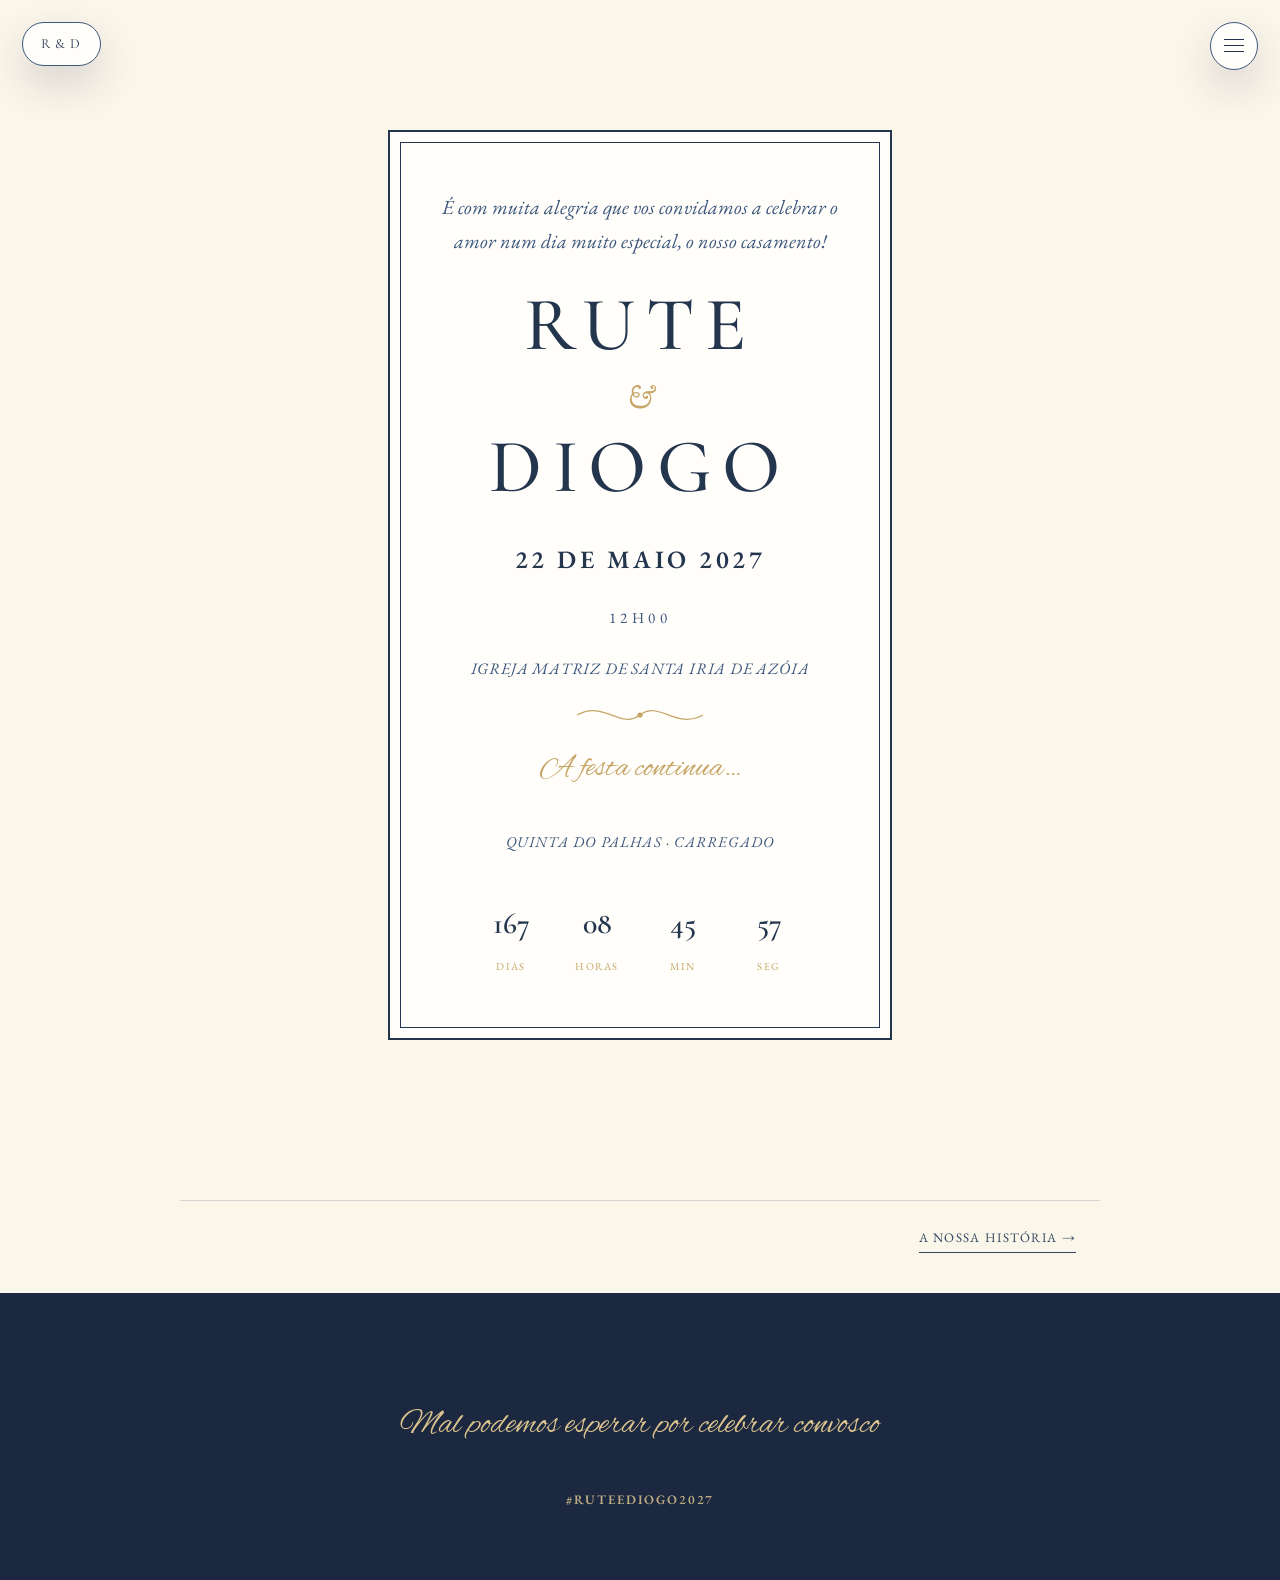
==== casament-site/index.html @ b2396b19 "Add files via upload" ====
<!DOCTYPE html>
<html lang="pt-PT">
<head>
<meta charset="UTF-8">
<meta name="viewport" content="width=device-width, initial-scale=1.0">
<title>Rute &amp; Diogo — 22 de Maio de 2027</title>
<link rel="preconnect" href="https://fonts.googleapis.com">
<link rel="preconnect" href="https://fonts.gstatic.com" crossorigin>
<link href="https://fonts.googleapis.com/css2?family=Cormorant+Garamond:ital,wght@0,400;0,500;0,600;1,400;1,500&family=EB+Garamond:ital,wght@0,400;0,500;1,400&family=Alex+Brush&display=swap" rel="stylesheet">
<link rel="stylesheet" href="styles.css">
</head>
<body>

<a href="index.html" class="brand-chip">R &amp; D</a>
<button class="menu-btn" id="menuBtn" aria-label="Abrir menu">
  <span class="bars"><span></span><span></span><span></span></span>
</button>

<nav class="nav-overlay">
  <div>
    <ul>
      <li><a href="index.html" class="nav-link active">Início</a></li>
      <li><a href="historia.html" class="nav-link">Nossa História</a></li>
      <li><a href="detalhes.html" class="nav-link">O Grande Dia</a></li>
      <li><a href="rsvp.html" class="nav-link">RSVP</a></li>
      <li><a href="presentes.html" class="nav-link">Presentes</a></li>
    </ul>
    <p class="nav-foot">22 · 05 · 2027</p>
  </div>
</nav>

<section class="hero-page">
  <div class="invite hero-frame-in">
    <p class="intro hero-item" style="animation-delay:0.35s;">É com muita alegria que vos convidamos a celebrar o amor num dia muito especial, o nosso casamento!</p>

    <h1 class="hero-item" style="animation-delay:0.5s;">Rute</h1>
    <span class="amp hero-item" style="animation-delay:0.6s;">&amp;</span>
    <h1 class="hero-item" style="animation-delay:0.7s;">Diogo</h1>

    <p class="date-line hero-item" style="animation-delay:0.85s;">22 de maio 2027</p>
    <p class="time-line hero-item" style="animation-delay:0.95s;">12h00</p>
    <p class="church-line hero-item" style="animation-delay:1.05s;">Igreja Matriz de Santa Iria de Azóia</p>

    <svg class="ornament hero-item" style="animation-delay:1.15s; margin-bottom:0;" viewBox="0 0 130 34" xmlns="http://www.w3.org/2000/svg" aria-hidden="true">
      <path d="M2 17 C 30 2, 45 32, 65 17 C 85 2, 100 32, 128 17"/>
      <circle cx="65" cy="17" r="2.6" fill="#C6A567" stroke="none"/>
    </svg>

    <p class="script reception-script hero-item" style="animation-delay:1.25s;">A festa continua&hellip;</p>
    <p class="reception-place hero-item" style="animation-delay:1.35s;">Quinta do Palhas &middot; Carregado</p>

    <div class="countdown hero-item" style="animation-delay:1.45s;">
      <div class="box"><span class="num" id="cd-dias">00</span><span class="label">dias</span></div>
      <div class="box"><span class="num" id="cd-horas">00</span><span class="label">horas</span></div>
      <div class="box"><span class="num" id="cd-min">00</span><span class="label">min</span></div>
      <div class="box"><span class="num" id="cd-seg">00</span><span class="label">seg</span></div>
    </div>
  </div>
</section>

<nav class="page-nav">
  <span></span>
  <a href="historia.html">A nossa história →</a>
</nav>

<footer>
  <p class="script">Mal podemos esperar por celebrar convosco</p>
  <p class="hashtag">#RuteEDiogo2027</p>
</footer>

<script src="script.js"></script>
</body>
</html>
---- casament-site/styles.css ----
/* ============================================================
   Rute & Diogo — 22 de Maio de 2027
   Folha de estilos partilhada por todas as páginas do site.
   ============================================================ */

:root{
  --cream: #FBF6EA;
  --panel: #FFFEFA;
  --navy: #3C567C;
  --navy-deep: #24354E;
  --navy-darker: #1B2840;
  --gold: #C6A567;
  --gold-soft: #DCC48F;
  --ink: #33475F;
  --on-dark: #F3ECDA;
  --shadow: 0 18px 40px rgba(27,40,64,0.16);
}

*{ box-sizing: border-box; }
html{ scroll-behavior: smooth; }
body{
  margin:0;
  background: var(--cream);
  color: var(--ink);
  font-family:'EB Garamond', serif;
  font-size: 18px;
  line-height: 1.7;
}
body.menu-open{ overflow: hidden; }
body.theme-dark{ background: var(--navy-deep); color: var(--on-dark); }
body.theme-panel{ background: var(--panel); }

@media (prefers-reduced-motion: reduce){
  html{ scroll-behavior: auto; }
  *{ animation: none !important; transition: none !important; }
  .reveal{ opacity:1 !important; transform:none !important; }
}

.display{ font-family:'Cormorant Garamond', serif; }
.script{ font-family:'Alex Brush', cursive; color: var(--gold); }
a{ color: inherit; }
img{ max-width:100%; display:block; }

/* ---------- reveal ao fazer scroll ---------- */
.reveal{ opacity:0; transform: translateY(34px); transition: opacity 0.9s ease, transform 0.9s ease; }
.reveal.in-view{ opacity:1; transform: translateY(0); }
.reveal.d1{ transition-delay: 0.08s; }
.reveal.d2{ transition-delay: 0.18s; }
.reveal.d3{ transition-delay: 0.28s; }

/* ---------- ornamento ---------- */
.ornament{ width: 130px; height: 34px; margin: 0 auto 50px; opacity: 0.85; display:block; }
.ornament path{ stroke: var(--gold); fill:none; stroke-width: 1.2; }
body.theme-dark .ornament path{ stroke: var(--gold-soft); }

/* ---------- monograma + hamburguer fixos ---------- */
.brand-chip, .menu-btn{
  position: fixed; top: 22px; z-index: 60;
  background: var(--panel); border: 1px solid var(--navy);
  box-shadow: var(--shadow);
}
.brand-chip{
  left: 22px; padding: 9px 18px; border-radius: 999px;
  font-family:'Cormorant Garamond', serif; letter-spacing: 0.08em; font-size: 14px; color: var(--navy-deep);
  text-decoration:none;
}
.menu-btn{
  right: 22px; width: 48px; height: 48px; border-radius: 50%;
  display:flex; align-items:center; justify-content:center;
  cursor:pointer; border-width:1px; border-style:solid;
}
.menu-btn .bars{ position:relative; width: 20px; height: 14px; }
.menu-btn .bars span{
  position:absolute; left:0; width:100%; height: 1.4px; background: var(--navy-deep);
  transition: transform 0.35s ease, opacity 0.25s ease, top 0.35s ease;
}
.menu-btn .bars span:nth-child(1){ top: 0; }
.menu-btn .bars span:nth-child(2){ top: 6px; }
.menu-btn .bars span:nth-child(3){ top: 12px; }
body.menu-open .menu-btn .bars span:nth-child(1){ top:6px; transform: rotate(45deg); }
body.menu-open .menu-btn .bars span:nth-child(2){ opacity: 0; }
body.menu-open .menu-btn .bars span:nth-child(3){ top:6px; transform: rotate(-45deg); }

/* ---------- overlay de navegação ---------- */
.nav-overlay{
  position: fixed; inset: 0; z-index: 55;
  background: var(--navy-darker);
  display:flex; align-items:center; justify-content:center;
  opacity: 0; visibility: hidden; pointer-events:none;
  transition: opacity 0.5s ease;
}
body.menu-open .nav-overlay{ opacity:1; visibility:visible; pointer-events:auto; }
.nav-overlay ul{ list-style:none; margin:0; padding:0; text-align:center; }
.nav-overlay li{ opacity:0; transform: translateY(16px); transition: opacity 0.5s ease, transform 0.5s ease; }
body.menu-open .nav-overlay li{ opacity:1; transform:translateY(0); }
body.menu-open .nav-overlay li:nth-child(1){ transition-delay: 0.10s; }
body.menu-open .nav-overlay li:nth-child(2){ transition-delay: 0.18s; }
body.menu-open .nav-overlay li:nth-child(3){ transition-delay: 0.26s; }
body.menu-open .nav-overlay li:nth-child(4){ transition-delay: 0.34s; }
body.menu-open .nav-overlay li:nth-child(5){ transition-delay: 0.42s; }
.nav-overlay a{
  display:block; padding: 16px 0; text-decoration:none;
  font-family:'Cormorant Garamond', serif; font-weight:500;
  letter-spacing: 0.18em; text-transform: uppercase;
  font-size: clamp(22px, 4vw, 30px); color: var(--on-dark);
  transition: color 0.2s ease;
}
.nav-overlay a:hover{ color: var(--gold-soft); }
.nav-overlay a.active{ color: var(--gold-soft); }
.nav-overlay .nav-foot{
  margin-top: 30px; font-size: 13px; letter-spacing: 0.3em;
  color: var(--gold-soft); opacity:0; transition: opacity 0.6s ease 0.5s;
}
body.menu-open .nav-overlay .nav-foot{ opacity: 0.8; }

/* ---------- layout de página ---------- */
.page-wrap{ max-width: 920px; margin: 0 auto; padding: 150px 24px 60px; }
.hero-page{
  min-height: 100vh; display:flex; flex-direction:column; align-items:center; justify-content:center;
  padding: 130px 24px 90px;
}

.eyebrow{
  display:block; text-align:center; font-size: 13px; letter-spacing: 0.26em;
  text-transform: uppercase; color: var(--gold); margin-bottom: 14px; font-weight:600;
}
body.theme-dark .eyebrow{ color: var(--gold-soft); }
.section-title{
  text-align:center; font-family:'Cormorant Garamond', serif; font-weight:600;
  font-size: clamp(32px, 4.6vw, 48px); color: var(--navy-deep); margin: 0 0 8px; letter-spacing: 0.02em;
}
body.theme-dark .section-title{ color: var(--on-dark); }
.section-sub{ text-align:center; margin: 0 0 50px; opacity:0.75; font-style: italic; }

/* ---------- convite (usado na página inicial) ---------- */
.invite{ max-width: 620px; margin: 0 auto; text-align:center; position:relative; border: 2px solid var(--navy-deep); padding: 58px 40px; background: var(--panel); }
.invite::before{ content:""; position:absolute; inset:10px; border: 1px solid var(--navy-deep); pointer-events:none; }
.invite .intro{ font-style:italic; font-size: 20px; color: var(--navy); max-width: 420px; margin: 0 auto 28px; }
.invite h1{ font-family:'Cormorant Garamond', serif; font-weight:500; letter-spacing: 0.14em; text-transform: uppercase; color: var(--navy-deep); font-size: clamp(48px, 9vw, 76px); line-height:1.05; margin:0; }
.invite .amp{ display:block; font-size: clamp(22px, 4vw, 32px); font-style: italic; color: var(--gold); margin: 4px 0; }
.invite .date-line{ margin-top: 30px; font-weight:600; letter-spacing: 0.14em; text-transform: uppercase; font-size: clamp(19px, 3vw, 25px); color: var(--navy-deep); }
.invite .time-line{ letter-spacing: 0.3em; text-transform: uppercase; font-size: 15px; color: var(--navy); margin-top: 4px; }
.invite .church-line{ margin-top: 24px; font-style: italic; letter-spacing: 0.05em; text-transform: uppercase; font-size: 16px; color: var(--navy); }
.invite .reception-script{ font-size: 32px; margin-top: 10px; color: var(--gold); font-family:'Alex Brush', cursive; }
.invite .reception-place{ font-style: italic; letter-spacing: 0.08em; text-transform: uppercase; font-size: 15px; color: var(--navy); margin-top: 2px; }

.hero-frame-in{ opacity:0; transform: scale(0.94); animation: heroIn 1s ease forwards 0.15s; }
@keyframes heroIn{ to{ opacity:1; transform: scale(1); } }
.hero-item{ opacity:0; transform: translateY(14px); animation: itemIn 0.7s ease forwards; }
@keyframes itemIn{ to{ opacity:1; transform: translateY(0); } }

.countdown{ display:flex; justify-content:center; gap: 26px; margin-top: 44px; flex-wrap: wrap; }
.countdown .box{ text-align:center; min-width: 60px; }
.countdown .num{ display:block; font-family:'Cormorant Garamond', serif; font-weight:600; font-size: 30px; color: var(--navy-deep); }
.countdown .label{ font-size: 10.5px; letter-spacing: 0.14em; text-transform: uppercase; color: var(--gold); }

/* ---------- história ---------- */
.story-line{ display:flex; flex-direction: column; gap: 64px; }
.story-item{ display:flex; gap: 46px; align-items:center; }
.story-item:nth-child(even){ flex-direction: row-reverse; }
.story-num{ font-family:'Cormorant Garamond', serif; font-style: italic; font-size: 15px; color: var(--gold); letter-spacing: 0.1em; margin-bottom: 6px; display:block; }
.story-item .ph{
  width: 220px; aspect-ratio: 4/5; flex-shrink:0; background: var(--cream);
  border: 1px solid var(--navy); display:flex; align-items:center; justify-content:center;
  font-style: italic; color: var(--navy); text-align:center; padding: 14px;
  clip-path: inset(0 100% 0 0); transition: clip-path 1.1s ease;
}
.story-item.in-view .ph{ clip-path: inset(0 0 0 0); }
.story-item .ph img{ width:100%; height:100%; object-fit:cover; }
.story-text h3{ font-family:'Cormorant Garamond', serif; font-weight:600; font-size: 27px; color: var(--navy-deep); margin: 0 0 10px; }
.story-text p{ margin:0; }
@media (max-width: 680px){ .story-item, .story-item:nth-child(even){ flex-direction:column; text-align:center; } }

/* ---------- detalhes ---------- */
.details-grid{ display:grid; grid-template-columns: 1fr 1fr; gap: 26px; margin-bottom: 70px; }
@media (max-width: 720px){ .details-grid{ grid-template-columns: 1fr; } }
.detail-card{ background: rgba(255,255,255,0.04); border: 1px solid rgba(60,86,124,0.25); padding: 34px 28px; text-align:center; }
body.theme-dark .detail-card{ border-color: rgba(243,236,218,0.35); }
.detail-card .tag{ font-size: 12px; letter-spacing: 0.2em; text-transform:uppercase; color: var(--gold); font-weight:600; margin-bottom: 12px; display:block; }
body.theme-dark .detail-card .tag{ color: var(--gold-soft); }
.detail-card h3{ font-family:'Cormorant Garamond', serif; font-weight:600; font-size: 24px; color: var(--navy-deep); margin: 0 0 6px; }
body.theme-dark .detail-card h3{ color: var(--on-dark); }
.detail-card p{ margin: 0 0 16px; font-size: 15px; opacity: 0.85; }
.map-frame{ width:100%; height: 170px; border:none; }
body.theme-dark .map-frame{ filter: invert(92%) hue-rotate(180deg) contrast(0.92) brightness(0.95); }

.timeline{ max-width: 520px; margin: 0 auto; position:relative; padding-left: 30px; }
.timeline::before{ content:""; position:absolute; left:5px; top:6px; bottom:6px; width:1px; background: rgba(60,86,124,0.25); }
body.theme-dark .timeline::before{ background: rgba(243,236,218,0.3); }
.tl-item{ position:relative; padding-bottom: 34px; }
.tl-item:last-child{ padding-bottom: 0; }
.tl-item::before{ content:""; position:absolute; left: -30px; top: 4px; width: 9px; height:9px; border-radius:50%; background: var(--gold); }
.tl-time{ font-family:'Cormorant Garamond', serif; font-weight:600; color: var(--gold); letter-spacing: 0.08em; font-size: 17px; }
body.theme-dark .tl-time{ color: var(--gold-soft); }
.tl-label{ font-size: 15px; opacity: 0.85; margin-top: 2px; }

/* ---------- RSVP ---------- */
.rsvp-card{ max-width: 560px; margin: 0 auto; border: 2px solid var(--navy-deep); background: var(--panel); padding: 50px 42px; position:relative; }
.rsvp-card::before{ content:""; position:absolute; inset: 9px; border: 1px solid var(--navy-deep); pointer-events:none; }
.field{ margin-bottom: 24px; text-align:left; }
.field label{ display:block; font-size: 14px; letter-spacing: 0.05em; color: var(--navy-deep); margin-bottom: 8px; font-weight:600; }
.field input[type="text"], .field input[type="number"], .field textarea{
  width:100%; border: 1px solid var(--navy); background: var(--cream); padding: 12px 14px;
  font-family: inherit; font-size: 16px; color: var(--ink); transition: border-color 0.2s ease, box-shadow 0.2s ease;
}
.field input:focus, .field textarea:focus{ outline:none; border-color: var(--navy-deep); box-shadow: 0 0 0 3px rgba(198,165,103,0.28); }
.attend-toggle{ display:flex; gap: 12px; flex-wrap: wrap; }
.attend-toggle input{ position:absolute; opacity:0; }
.attend-toggle label{ flex:1; min-width: 160px; text-align:center; padding: 14px; border: 1px solid var(--navy); font-weight:600; cursor:pointer; background: var(--cream); font-size: 14px; letter-spacing: 0.03em; transition: 0.2s; }
.attend-toggle input:checked + label{ background: var(--navy-deep); border-color: var(--navy-deep); color: var(--panel); }
.submit-btn{ background: var(--navy-deep); color: var(--panel); border:none; padding: 15px 38px; font-size: 15px; letter-spacing: 0.12em; text-transform: uppercase; font-family: inherit; cursor:pointer; transition: background 0.2s ease, transform 0.15s ease; }
.submit-btn:hover{ background: var(--navy); transform: translateY(-1px); }
.rsvp-msg{ margin-top: 18px; font-weight:600; display:none; }
.rsvp-msg.ok{ color: var(--navy-deep); }
.rsvp-msg.err{ color: #9C4B3E; }

/* ---------- presentes ---------- */
.gift-card{ max-width: 560px; margin: 0 auto; text-align:center; border: 2px solid var(--navy-deep); background: var(--panel); padding: 50px 40px; position:relative; }
.gift-card::before{ content:""; position:absolute; inset:9px; border: 1px solid var(--navy-deep); pointer-events:none; }
.gift-card p{ max-width: 460px; margin: 14px auto 0; }

/* ---------- navegação entre páginas (prev/next) ---------- */
.page-nav{
  display:flex; justify-content:space-between; max-width: 920px; margin: 70px auto 0; padding: 26px 24px 0;
  border-top: 1px solid rgba(60,86,124,0.2);
  font-size: 13px; letter-spacing: 0.1em; text-transform: uppercase;
}
body.theme-dark .page-nav{ border-top-color: rgba(243,236,218,0.2); }
.page-nav a{ text-decoration:none; border-bottom: 1px solid currentColor; padding-bottom: 3px; transition: opacity 0.2s ease; }
.page-nav a:hover{ opacity: 0.6; }

footer{ background: var(--navy-darker); color: var(--on-dark); text-align:center; padding: 70px 20px 56px; margin-top: 40px; }
footer .script{ font-size: 34px; color: var(--gold-soft); }
footer .hashtag{ margin-top: 10px; letter-spacing: 0.14em; font-size: 13px; text-transform: uppercase; color: var(--gold-soft); font-weight:600; opacity:0.85; }

/* ---------- capa fotográfica da página inicial ---------- */
.photo-cover{ min-height:100vh; position:relative; overflow:hidden; display:flex; align-items:center; justify-content:center; background:var(--navy-deep); color:var(--panel); }
.photo-cover > img{ position:absolute; inset:0; width:100%; height:100%; object-fit:cover; object-position:center 58%; animation:coverZoom 18s ease-out both; }
.photo-cover-shade{ position:absolute; inset:0; background:linear-gradient(180deg, rgba(27,40,64,0.48) 0%, rgba(27,40,64,0.05) 38%, rgba(27,40,64,0.72) 100%); }
.photo-cover-content{ position:relative; z-index:1; width:min(760px, 90%); padding:150px 24px 100px; text-align:center; text-shadow:0 2px 18px rgba(27,40,64,0.7); }
.cover-kicker{ color:var(--gold-soft); font-size:12px; font-weight:600; letter-spacing:0.25em; text-transform:uppercase; }
.photo-cover h1{ margin:26px 0 24px; color:var(--panel); font-family:'Cormorant Garamond',serif; font-size:clamp(58px, 11vw, 118px); font-weight:500; letter-spacing:0.04em; line-height:0.95; }
.photo-cover h1 em{ color:var(--gold-soft); font-size:0.65em; font-style:italic; }
.cover-date{ color:var(--panel); font-size:15px; font-weight:600; letter-spacing:0.19em; text-transform:uppercase; }
.cover-date span{ color:var(--gold-soft); padding:0 8px; }
.cover-place{ color:var(--panel); font-size:14px; font-style:italic; letter-spacing:0.08em; }
.cover-scroll{ position:absolute; left:50%; bottom:35px; display:flex; flex-direction:column; align-items:center; gap:11px; color:var(--panel); font-size:11px; letter-spacing:0.18em; text-decoration:none; text-transform:uppercase; transform:translateX(-50%); }
.cover-scroll i{ width:1px; height:38px; background:var(--gold-soft); }
@keyframes coverZoom{ from{ transform:scale(1); } to{ transform:scale(1.06); } }
.photo-cover-shade{ animation:shadeIn 1.2s ease both; }
.photo-cover-content > *{ opacity:0; animation:coverContentIn .9s ease-out forwards; }
.photo-cover-content .cover-kicker{ color:var(--panel); text-shadow:0 2px 10px rgba(27,40,64,0.85); border-top:1px solid rgba(238,214,165,0.9); border-bottom:1px solid rgba(238,214,165,0.9); padding:8px 16px 7px; animation-delay:.35s; }
.photo-cover-content h1{ animation-delay:.55s; }
.photo-cover-content .cover-date{ animation-delay:.75s; }
.photo-cover-content .cover-place{ animation-delay:.9s; }
.photo-cover-content .cover-scroll{ animation-delay:1.2s; }
@keyframes shadeIn{ from{ opacity:0; } to{ opacity:1; } }
@keyframes coverContentIn{ from{ opacity:0; transform:translateY(18px); } to{ opacity:1; transform:translateY(0); } }
@media (prefers-reduced-motion: reduce){ .photo-cover > img,.photo-cover-shade,.photo-cover-content > *{ animation:none; opacity:1; transform:none; } }
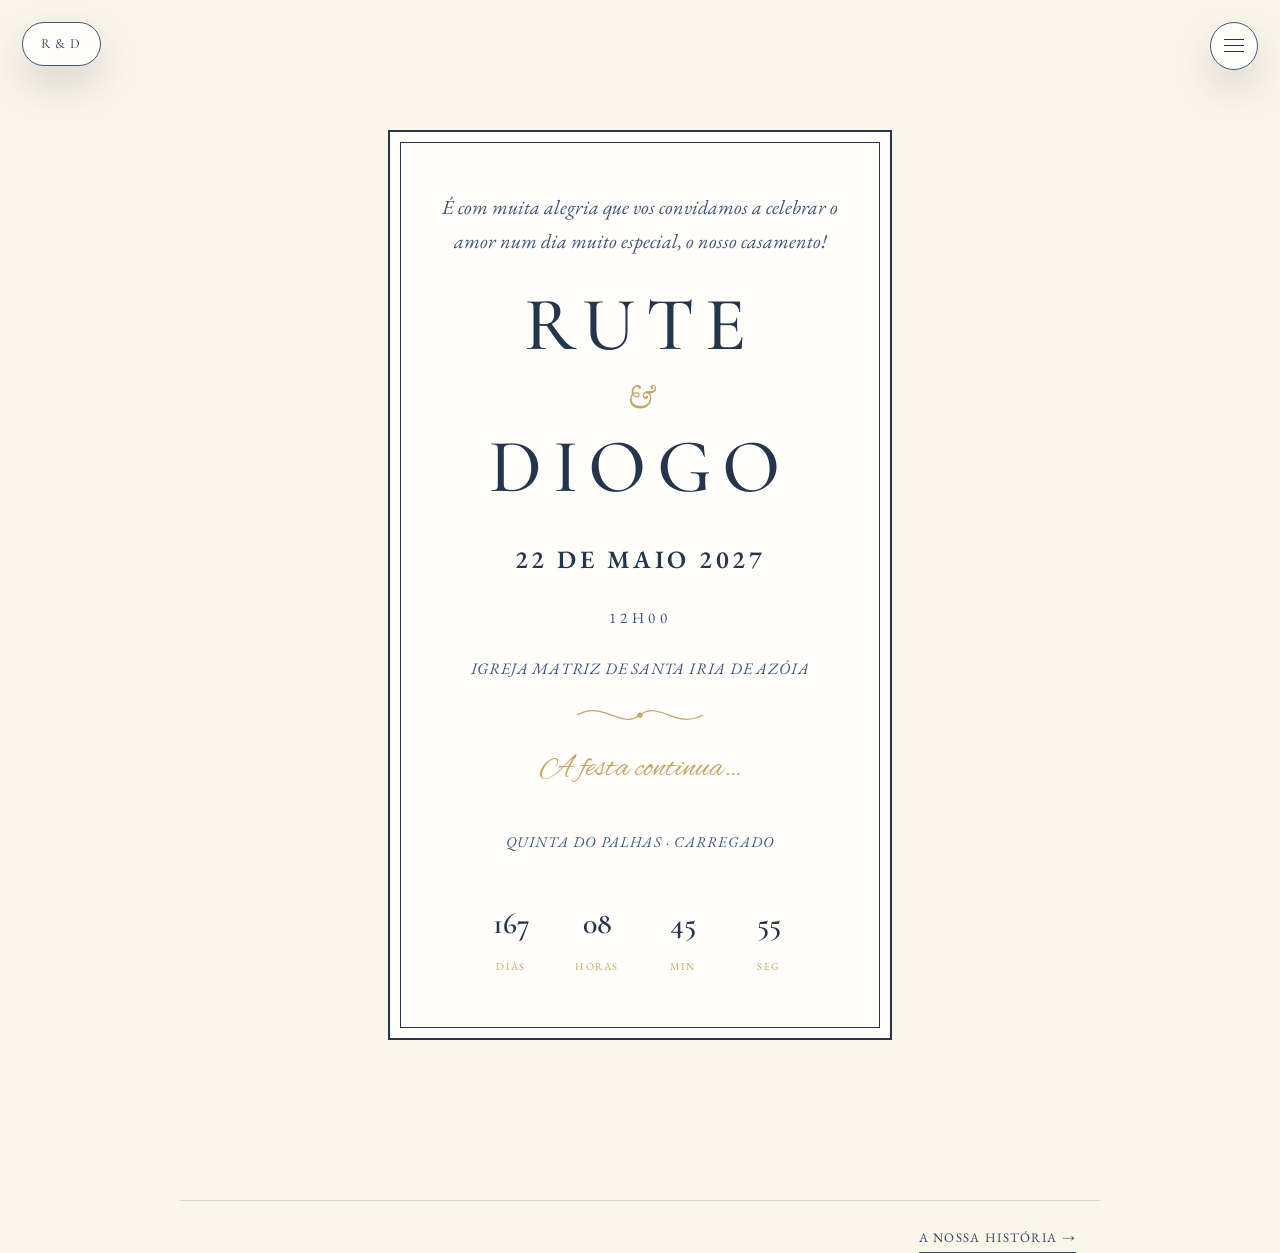
==== commit 9cc4049e: "Update story images and enhance layout in historia.html and styles.css" ====
--- a/casament-site/index.html
+++ b/casament-site/index.html
@@ -63,11 +63,6 @@
   <a href="historia.html">A nossa história →</a>
 </nav>
 
-<footer>
-  <p class="script">Mal podemos esperar por celebrar convosco</p>
-  <p class="hashtag">#RuteEDiogo2027</p>
-</footer>
-
 <script src="script.js"></script>
 </body>
 </html>
--- a/casament-site/styles.css
+++ b/casament-site/styles.css
@@ -155,21 +155,39 @@
 .countdown .label{ font-size: 10.5px; letter-spacing: 0.14em; text-transform: uppercase; color: var(--gold); }
 
 /* ---------- história ---------- */
-.story-line{ display:flex; flex-direction: column; gap: 64px; }
-.story-item{ display:flex; gap: 46px; align-items:center; }
-.story-item:nth-child(even){ flex-direction: row-reverse; }
-.story-num{ font-family:'Cormorant Garamond', serif; font-style: italic; font-size: 15px; color: var(--gold); letter-spacing: 0.1em; margin-bottom: 6px; display:block; }
+.story-line{ display:flex; flex-direction: column; gap: 112px; position:relative; padding: 16px 0 30px; }
+.story-line::before{ content:""; position:absolute; top:0; bottom:0; left:50%; width:1px; background:linear-gradient(to bottom, transparent, rgba(198,165,103,0.65) 10%, rgba(198,165,103,0.65) 90%, transparent); transform:translateX(-50%); }
+.story-item{ display:grid; grid-template-columns:minmax(0, 1fr) minmax(0, 1fr); gap: 72px; align-items:center; position:relative; }
+.story-item:nth-child(even){ direction:rtl; }
+.story-item:nth-child(even) .story-text{ direction:ltr; }
+.story-item::before{ content:""; position:absolute; z-index:2; left:50%; top:50%; width:10px; height:10px; border:2px solid var(--panel); border-radius:50%; background:var(--gold); box-shadow:0 0 0 5px rgba(198,165,103,0.18); transform:translate(-50%, -50%); }
+.story-num{ font-family:'Cormorant Garamond', serif; font-style: italic; font-size: 15px; color: var(--gold); letter-spacing: 0.1em; margin-bottom: 8px; display:block; }
 .story-item .ph{
-  width: 220px; aspect-ratio: 4/5; flex-shrink:0; background: var(--cream);
+  width:100%; aspect-ratio: 4/5; background: var(--cream); overflow:hidden;
   border: 1px solid var(--navy); display:flex; align-items:center; justify-content:center;
-  font-style: italic; color: var(--navy); text-align:center; padding: 14px;
-  clip-path: inset(0 100% 0 0); transition: clip-path 1.1s ease;
-}
+  font-style: italic; color: var(--navy); text-align:center; padding: 10px;
+  clip-path: inset(0 100% 0 0); transition: clip-path 1.1s ease, box-shadow 0.35s ease, transform 0.35s ease;
+}
+.story-item:nth-child(1) .ph{ aspect-ratio: 4/3; }
+.story-item:nth-child(2) .ph img{ object-position:center 58%; }
+.story-item:nth-child(3) .ph img{ object-position:43% 58%; }
 .story-item.in-view .ph{ clip-path: inset(0 0 0 0); }
-.story-item .ph img{ width:100%; height:100%; object-fit:cover; }
-.story-text h3{ font-family:'Cormorant Garamond', serif; font-weight:600; font-size: 27px; color: var(--navy-deep); margin: 0 0 10px; }
-.story-text p{ margin:0; }
-@media (max-width: 680px){ .story-item, .story-item:nth-child(even){ flex-direction:column; text-align:center; } }
+.story-item .ph img{ width:100%; height:100%; object-fit:cover; transition:transform 0.7s cubic-bezier(.2,.7,.2,1); }
+.story-item:hover .ph{ box-shadow: 12px 14px 0 rgba(198,165,103,0.2); transform:translateY(-5px); }
+.story-item:hover .ph img{ transform:scale(1.045); }
+.story-text{ max-width: 320px; }
+.story-text h3{ font-family:'Cormorant Garamond', serif; font-weight:600; font-size: 32px; color: var(--navy-deep); margin: 0 0 12px; }
+.story-text p{ margin:0; font-size: 18px; line-height:1.65; }
+@media (max-width: 680px){
+  .story-line{ gap: 72px; padding-top:0; }
+  .story-line::before{ left:12px; }
+  .story-item, .story-item:nth-child(even){ display:flex; flex-direction:column; align-items:stretch; gap:24px; padding-left:34px; direction:ltr; }
+  .story-item::before{ left:12px; top:34px; transform:translate(-50%, 0); }
+  .story-item .ph, .story-item:nth-child(1) .ph{ aspect-ratio: 4/3; }
+  .story-text{ max-width:none; text-align:left; }
+  .story-text h3{ font-size:29px; }
+  .story-item:hover .ph{ transform:none; box-shadow:none; }
+}
 
 /* ---------- detalhes ---------- */
 .details-grid{ display:grid; grid-template-columns: 1fr 1fr; gap: 26px; margin-bottom: 70px; }
@@ -195,8 +213,9 @@
 .tl-label{ font-size: 15px; opacity: 0.85; margin-top: 2px; }
 
 /* ---------- RSVP ---------- */
-.rsvp-card{ max-width: 560px; margin: 0 auto; border: 2px solid var(--navy-deep); background: var(--panel); padding: 50px 42px; position:relative; }
+.rsvp-card{ max-width: 720px; margin: 0 auto; border: 2px solid var(--navy-deep); background: var(--panel); padding: 34px 26px; position:relative; }
 .rsvp-card::before{ content:""; position:absolute; inset: 9px; border: 1px solid var(--navy-deep); pointer-events:none; }
+.google-form{ display:block; width:100%; min-height: 850px; border:0; position:relative; z-index:1; background:var(--panel); }
 .field{ margin-bottom: 24px; text-align:left; }
 .field label{ display:block; font-size: 14px; letter-spacing: 0.05em; color: var(--navy-deep); margin-bottom: 8px; font-weight:600; }
 .field input[type="text"], .field input[type="number"], .field textarea{
@@ -213,6 +232,7 @@
 .rsvp-msg{ margin-top: 18px; font-weight:600; display:none; }
 .rsvp-msg.ok{ color: var(--navy-deep); }
 .rsvp-msg.err{ color: #9C4B3E; }
+@media (max-width: 680px){ .rsvp-card{ padding: 24px 14px; } .google-form{ min-height: 980px; } }
 
 /* ---------- presentes ---------- */
 .gift-card{ max-width: 560px; margin: 0 auto; text-align:center; border: 2px solid var(--navy-deep); background: var(--panel); padding: 50px 40px; position:relative; }
@@ -235,7 +255,7 @@
 
 /* ---------- capa fotográfica da página inicial ---------- */
 .photo-cover{ min-height:100vh; position:relative; overflow:hidden; display:flex; align-items:center; justify-content:center; background:var(--navy-deep); color:var(--panel); }
-.photo-cover > img{ position:absolute; inset:0; width:100%; height:100%; object-fit:cover; object-position:center 58%; animation:coverZoom 18s ease-out both; }
+.photo-cover > img{ position:absolute; inset:0; width:100%; height:100%; object-fit:contain; object-position:center center; animation:coverZoom 18s ease-out both; }
 .photo-cover-shade{ position:absolute; inset:0; background:linear-gradient(180deg, rgba(27,40,64,0.48) 0%, rgba(27,40,64,0.05) 38%, rgba(27,40,64,0.72) 100%); }
 .photo-cover-content{ position:relative; z-index:1; width:min(760px, 90%); padding:150px 24px 100px; text-align:center; text-shadow:0 2px 18px rgba(27,40,64,0.7); }
 .cover-kicker{ color:var(--gold-soft); font-size:12px; font-weight:600; letter-spacing:0.25em; text-transform:uppercase; }
@@ -256,4 +276,5 @@
 .photo-cover-content .cover-scroll{ animation-delay:1.2s; }
 @keyframes shadeIn{ from{ opacity:0; } to{ opacity:1; } }
 @keyframes coverContentIn{ from{ opacity:0; transform:translateY(18px); } to{ opacity:1; transform:translateY(0); } }
+@media (max-width: 680px){ .photo-cover > img{ object-fit:cover; object-position:center 58%; } }
 @media (prefers-reduced-motion: reduce){ .photo-cover > img,.photo-cover-shade,.photo-cover-content > *{ animation:none; opacity:1; transform:none; } }
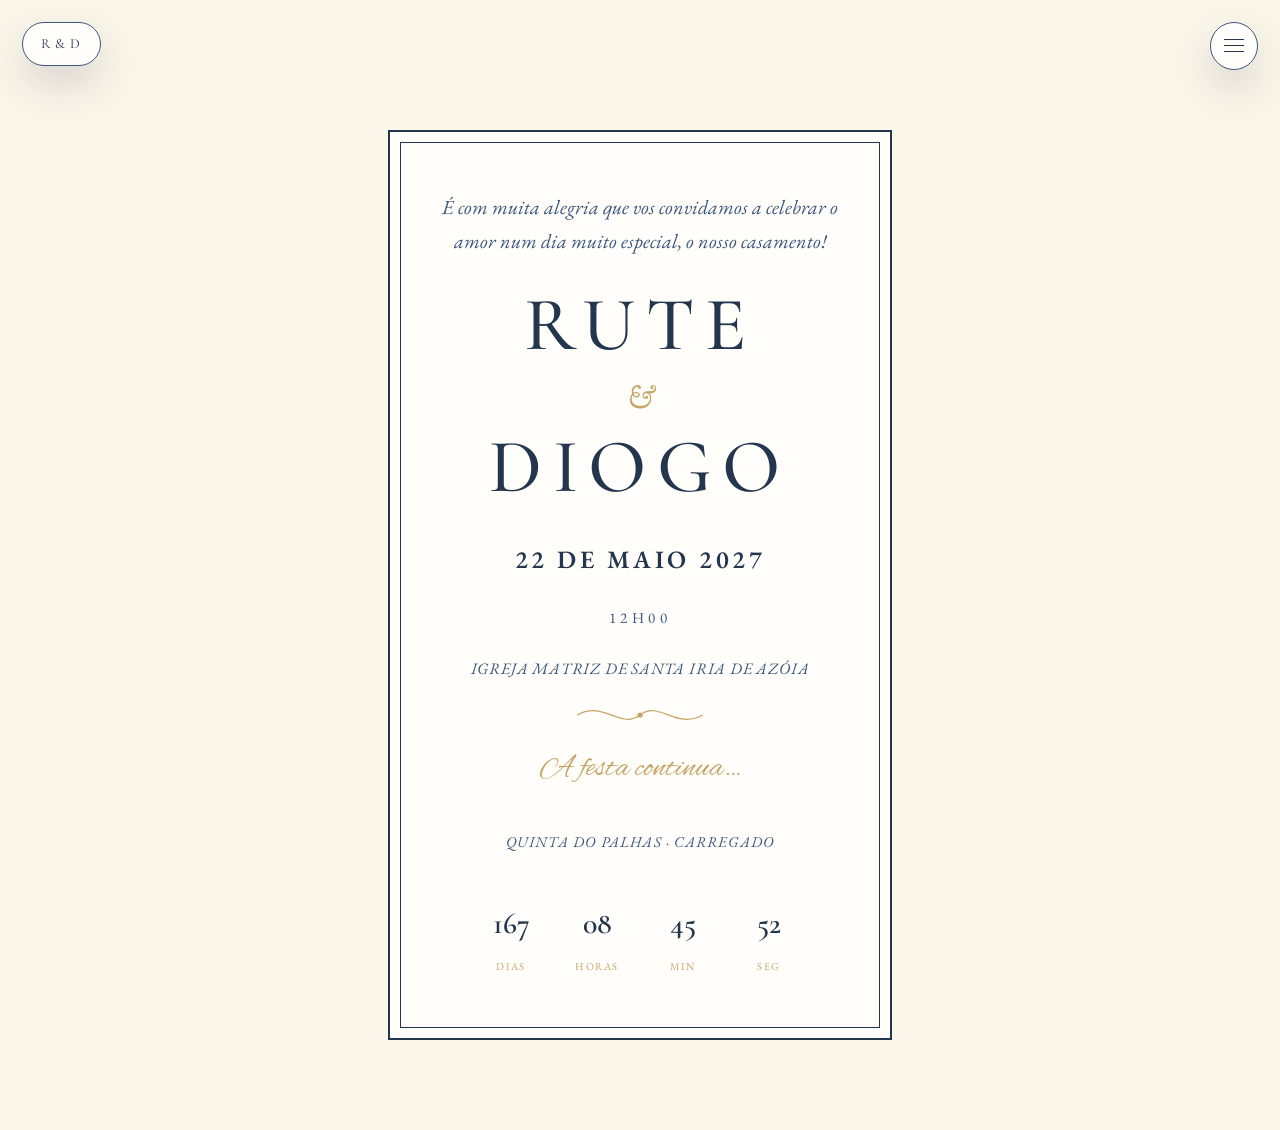
==== commit dfcfa6bc: "Update link text for story section and remove redundant navigation" ====
--- a/casament-site/index.html
+++ b/casament-site/index.html
@@ -58,11 +58,6 @@
   </div>
 </section>
 
-<nav class="page-nav">
-  <span></span>
-  <a href="historia.html">A nossa história →</a>
-</nav>
-
 <script src="script.js"></script>
 </body>
 </html>
--- a/casament-site/styles.css
+++ b/casament-site/styles.css
@@ -132,6 +132,9 @@
 body.theme-dark .section-title{ color: var(--on-dark); }
 .section-sub{ text-align:center; margin: 0 0 50px; opacity:0.75; font-style: italic; }
 
+/* ---------- abertura da história ---------- */
+.story-intro{ max-width: 530px; margin: 0 auto 22px; text-align:center; font-size: 20px; line-height:1.55; color: var(--navy); }
+
 /* ---------- convite (usado na página inicial) ---------- */
 .invite{ max-width: 620px; margin: 0 auto; text-align:center; position:relative; border: 2px solid var(--navy-deep); padding: 58px 40px; background: var(--panel); }
 .invite::before{ content:""; position:absolute; inset:10px; border: 1px solid var(--navy-deep); pointer-events:none; }
@@ -162,6 +165,8 @@
 .story-item:nth-child(even) .story-text{ direction:ltr; }
 .story-item::before{ content:""; position:absolute; z-index:2; left:50%; top:50%; width:10px; height:10px; border:2px solid var(--panel); border-radius:50%; background:var(--gold); box-shadow:0 0 0 5px rgba(198,165,103,0.18); transform:translate(-50%, -50%); }
 .story-num{ font-family:'Cormorant Garamond', serif; font-style: italic; font-size: 15px; color: var(--gold); letter-spacing: 0.1em; margin-bottom: 8px; display:block; }
+.story-num b{ display:inline-block; font-size: 19px; font-weight:600; font-style:normal; margin-right: 12px; }
+.story-num small{ font-family:'EB Garamond', serif; font-size: 13px; font-style:italic; letter-spacing: 0.04em; color: var(--navy); }
 .story-item .ph{
   width:100%; aspect-ratio: 4/5; background: var(--cream); overflow:hidden;
   border: 1px solid var(--navy); display:flex; align-items:center; justify-content:center;
@@ -178,6 +183,12 @@
 .story-text{ max-width: 320px; }
 .story-text h3{ font-family:'Cormorant Garamond', serif; font-weight:600; font-size: 32px; color: var(--navy-deep); margin: 0 0 12px; }
 .story-text p{ margin:0; font-size: 18px; line-height:1.65; }
+.story-ending{ max-width: 470px; margin: 6px auto 0; padding: 26px 0 0; text-align:center; border-top: 1px solid rgba(198,165,103,0.55); position:relative; }
+.story-ending::before{ content:""; position:absolute; top:-5px; left:50%; width:9px; height:9px; border-radius:50%; background:var(--gold); transform:translateX(-50%); box-shadow:0 0 0 5px var(--panel); }
+.story-ending-mark{ display:block; color:var(--gold); font-family:'Cormorant Garamond', serif; font-size:18px; font-style:italic; letter-spacing:0.1em; }
+.story-ending p{ margin: 2px 0 14px; font-family:'Cormorant Garamond', serif; font-size:25px; line-height:1.2; color:var(--navy-deep); }
+.story-ending a{ color:var(--navy-deep); font-size:12px; letter-spacing:0.16em; text-transform:uppercase; text-decoration:none; border-bottom:1px solid var(--gold); padding-bottom:4px; }
+.story-ending a span{ color:var(--gold); font-size:17px; margin-left:7px; }
 @media (max-width: 680px){
   .story-line{ gap: 72px; padding-top:0; }
   .story-line::before{ left:12px; }
@@ -257,13 +268,17 @@
 .photo-cover{ min-height:100vh; position:relative; overflow:hidden; display:flex; align-items:center; justify-content:center; background:var(--navy-deep); color:var(--panel); }
 .photo-cover > img{ position:absolute; inset:0; width:100%; height:100%; object-fit:contain; object-position:center center; animation:coverZoom 18s ease-out both; }
 .photo-cover-shade{ position:absolute; inset:0; background:linear-gradient(180deg, rgba(27,40,64,0.48) 0%, rgba(27,40,64,0.05) 38%, rgba(27,40,64,0.72) 100%); }
-.photo-cover-content{ position:relative; z-index:1; width:min(760px, 90%); padding:150px 24px 100px; text-align:center; text-shadow:0 2px 18px rgba(27,40,64,0.7); }
+.photo-cover-content{ position:relative; z-index:1; width:min(760px, 90%); padding:150px 24px 100px; text-align:center; text-shadow:0 2px 18px rgba(27,40,64,0.7); transform:translateY(58px); }
 .cover-kicker{ color:var(--gold-soft); font-size:12px; font-weight:600; letter-spacing:0.25em; text-transform:uppercase; }
-.photo-cover h1{ margin:26px 0 24px; color:var(--panel); font-family:'Cormorant Garamond',serif; font-size:clamp(58px, 11vw, 118px); font-weight:500; letter-spacing:0.04em; line-height:0.95; }
+.photo-cover h1{ margin:26px 0 24px; color:var(--panel); font-family:'Cormorant Garamond',serif; font-size:clamp(58px, 8vw, 96px); font-weight:500; letter-spacing:0.04em; line-height:0.95; }
 .photo-cover h1 em{ color:var(--gold-soft); font-size:0.65em; font-style:italic; }
 .cover-date{ color:var(--panel); font-size:15px; font-weight:600; letter-spacing:0.19em; text-transform:uppercase; }
 .cover-date span{ color:var(--gold-soft); padding:0 8px; }
 .cover-place{ color:var(--panel); font-size:14px; font-style:italic; letter-spacing:0.08em; }
+.cover-countdown{ margin:28px auto 0; gap:18px; }
+.cover-countdown .box{ min-width:58px; padding:8px 10px 6px; border-top:1px solid rgba(238,214,165,0.75); border-bottom:1px solid rgba(238,214,165,0.75); }
+.cover-countdown .num{ color:var(--panel); font-size:29px; text-shadow:0 2px 10px rgba(27,40,64,0.8); }
+.cover-countdown .label{ color:var(--gold-soft); text-shadow:0 1px 8px rgba(27,40,64,0.8); }
 .cover-scroll{ position:absolute; left:50%; bottom:35px; display:flex; flex-direction:column; align-items:center; gap:11px; color:var(--panel); font-size:11px; letter-spacing:0.18em; text-decoration:none; text-transform:uppercase; transform:translateX(-50%); }
 .cover-scroll i{ width:1px; height:38px; background:var(--gold-soft); }
 @keyframes coverZoom{ from{ transform:scale(1); } to{ transform:scale(1.06); } }
@@ -276,5 +291,14 @@
 .photo-cover-content .cover-scroll{ animation-delay:1.2s; }
 @keyframes shadeIn{ from{ opacity:0; } to{ opacity:1; } }
 @keyframes coverContentIn{ from{ opacity:0; transform:translateY(18px); } to{ opacity:1; transform:translateY(0); } }
+@media (min-width: 681px){ .photo-cover > img{ object-fit:cover; object-position:center 38%; } }
 @media (max-width: 680px){ .photo-cover > img{ object-fit:cover; object-position:center 58%; } }
+@media (max-width: 680px){
+  .photo-cover-content{ transform:translateY(42px); }
+  .story-intro{ font-size:18px; }
+  .story-ending p{ font-size:23px; }
+  .cover-countdown{ gap:8px; margin-top:22px; }
+  .cover-countdown .box{ min-width:53px; padding-left:5px; padding-right:5px; }
+  .cover-countdown .num{ font-size:25px; }
+}
 @media (prefers-reduced-motion: reduce){ .photo-cover > img,.photo-cover-shade,.photo-cover-content > *{ animation:none; opacity:1; transform:none; } }
